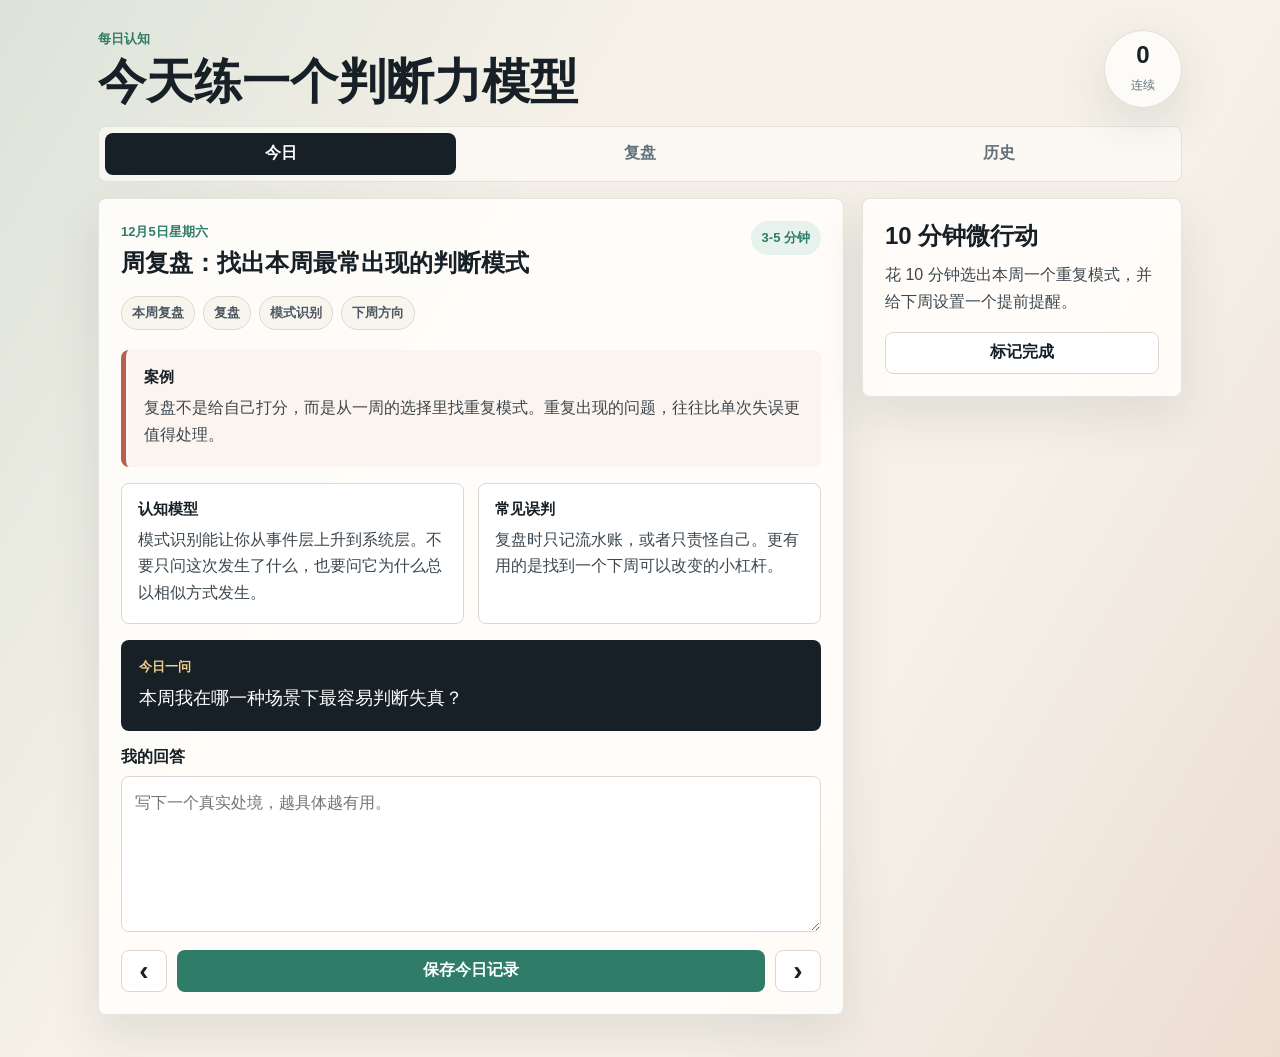
==== web/index.html @ 05bc96fc "Add mobile web app" ====
<!doctype html>
<html lang="zh-CN">
  <head>
    <meta charset="utf-8">
    <meta name="viewport" content="width=device-width, initial-scale=1">
    <meta name="theme-color" content="#f5f1e8">
    <title>每日认知卡片</title>
    <link rel="manifest" href="./manifest.webmanifest">
    <link rel="stylesheet" href="./styles.css">
  </head>
  <body>
    <main class="app-shell">
      <section class="topbar" aria-label="应用概览">
        <div>
          <p class="kicker">每日认知</p>
          <h1>今天练一个判断力模型</h1>
        </div>
        <div class="streak" aria-label="连续完成天数">
          <span id="streakDays">0</span>
          <small>连续</small>
        </div>
      </section>

      <nav class="tabs" aria-label="视图切换">
        <button class="tab is-active" type="button" data-view="today">今日</button>
        <button class="tab" type="button" data-view="review">复盘</button>
        <button class="tab" type="button" data-view="history">历史</button>
      </nav>

      <section class="view is-active" id="todayView">
        <article class="card lesson-card">
          <div class="card-head">
            <div>
              <p class="date-line" id="todayDate"></p>
              <h2 id="cardTitle"></h2>
            </div>
            <span class="time-chip">3-5 分钟</span>
          </div>

          <div class="theme-strip" id="themeStrip"></div>

          <div class="lesson-section">
            <h3>案例</h3>
            <p id="caseText"></p>
          </div>

          <div class="lesson-grid">
            <div class="panel">
              <h3>认知模型</h3>
              <p id="modelText"></p>
            </div>
            <div class="panel">
              <h3>常见误判</h3>
              <p id="mistakeText"></p>
            </div>
          </div>

          <div class="question-box">
            <span>今日一问</span>
            <p id="questionText"></p>
          </div>

          <label class="reflection-label" for="reflectionInput">我的回答</label>
          <textarea id="reflectionInput" rows="5" placeholder="写下一个真实处境，越具体越有用。"></textarea>

          <div class="action-row">
            <button class="icon-button secondary" type="button" id="prevCard" title="上一张">‹</button>
            <button class="primary-button" type="button" id="saveReflection">保存今日记录</button>
            <button class="icon-button secondary" type="button" id="nextCard" title="下一张">›</button>
          </div>
        </article>

        <aside class="card action-card">
          <h2>10 分钟微行动</h2>
          <p id="actionText"></p>
          <button class="secondary-button" type="button" id="completeAction">标记完成</button>
        </aside>
      </section>

      <section class="view" id="reviewView">
        <article class="card">
          <div class="card-head">
            <div>
              <p class="date-line">本周复盘</p>
              <h2>把学过的模型用回生活里</h2>
            </div>
            <span class="time-chip" id="doneCount">0 次</span>
          </div>
          <div class="review-grid" id="reviewGrid"></div>
        </article>
      </section>

      <section class="view" id="historyView">
        <article class="card">
          <div class="card-head">
            <div>
              <p class="date-line">历史记录</p>
              <h2>你的判断力训练轨迹</h2>
            </div>
            <button class="secondary-button compact" type="button" id="clearHistory">清空</button>
          </div>
          <div class="history-list" id="historyList"></div>
        </article>
      </section>
    </main>

    <div class="toast" id="toast" role="status" aria-live="polite"></div>
    <script src="./app.js"></script>
  </body>
</html>
---- web/styles.css ----
:root {
  color-scheme: light;
  --ink: #172027;
  --muted: #63717b;
  --paper: #f5f1e8;
  --surface: #fffdfa;
  --line: #ded8cc;
  --green: #2f7d69;
  --blue: #2f5d8f;
  --coral: #b95f4d;
  --gold: #ad7a22;
  --shadow: 0 18px 50px rgba(43, 54, 63, .11);
}

* {
  box-sizing: border-box;
}

body {
  margin: 0;
  min-height: 100vh;
  background:
    linear-gradient(120deg, rgba(47, 125, 105, .12), transparent 34%),
    linear-gradient(300deg, rgba(185, 95, 77, .14), transparent 32%),
    var(--paper);
  color: var(--ink);
  font-family: -apple-system, BlinkMacSystemFont, "Segoe UI", "PingFang SC", "Microsoft YaHei", sans-serif;
}

button,
textarea {
  font: inherit;
}

.app-shell {
  width: min(1120px, 100%);
  margin: 0 auto;
  padding: 28px 18px 42px;
}

.topbar {
  display: flex;
  align-items: end;
  justify-content: space-between;
  gap: 20px;
  margin-bottom: 18px;
}

.kicker,
.date-line {
  margin: 0 0 6px;
  color: var(--green);
  font-size: 13px;
  font-weight: 760;
}

h1,
h2,
h3,
p {
  letter-spacing: 0;
}

h1 {
  margin: 0;
  font-size: clamp(30px, 4vw, 48px);
  line-height: 1.08;
}

h2 {
  margin: 0;
  font-size: 24px;
  line-height: 1.22;
}

h3 {
  margin: 0 0 8px;
  font-size: 15px;
}

p {
  line-height: 1.68;
}

.streak {
  width: 78px;
  height: 78px;
  border: 1px solid rgba(23, 32, 39, .12);
  border-radius: 50%;
  display: grid;
  place-items: center;
  background: rgba(255, 253, 250, .82);
  box-shadow: var(--shadow);
  flex: 0 0 auto;
}

.streak span {
  display: block;
  font-size: 24px;
  font-weight: 820;
  line-height: 1;
}

.streak small {
  display: block;
  margin-top: -16px;
  color: var(--muted);
  font-size: 12px;
}

.tabs {
  display: grid;
  grid-template-columns: repeat(3, 1fr);
  gap: 8px;
  margin-bottom: 16px;
  padding: 6px;
  border: 1px solid rgba(23, 32, 39, .1);
  border-radius: 8px;
  background: rgba(255, 253, 250, .68);
}

.tab,
.secondary-button,
.primary-button,
.icon-button {
  min-height: 42px;
  border: 0;
  border-radius: 8px;
  cursor: pointer;
  transition: transform .15s ease, background .15s ease, color .15s ease;
}

.tab {
  background: transparent;
  color: var(--muted);
  font-weight: 720;
}

.tab.is-active {
  background: var(--ink);
  color: #fff;
}

.view {
  display: none;
}

.view.is-active {
  display: grid;
  grid-template-columns: minmax(0, 1fr) 320px;
  gap: 18px;
}

#reviewView.is-active,
#historyView.is-active {
  grid-template-columns: 1fr;
}

.card {
  border: 1px solid rgba(23, 32, 39, .11);
  border-radius: 8px;
  background: rgba(255, 253, 250, .92);
  box-shadow: var(--shadow);
  padding: 22px;
}

.card-head {
  display: flex;
  justify-content: space-between;
  align-items: start;
  gap: 18px;
  margin-bottom: 18px;
}

.time-chip {
  flex: 0 0 auto;
  border-radius: 999px;
  background: #e7f2ed;
  color: var(--green);
  padding: 8px 11px;
  font-size: 13px;
  font-weight: 780;
}

.theme-strip {
  display: flex;
  flex-wrap: wrap;
  gap: 8px;
  margin-bottom: 20px;
}

.theme-chip {
  border: 1px solid var(--line);
  border-radius: 999px;
  background: #f8f5ee;
  color: #4d5960;
  padding: 7px 10px;
  font-size: 13px;
  font-weight: 720;
}

.lesson-section {
  padding: 18px;
  border-left: 5px solid var(--coral);
  background: #fbf4ef;
  border-radius: 8px;
  margin-bottom: 16px;
}

.lesson-section p,
.panel p,
.question-box p,
.action-card p {
  margin: 0;
  color: #3c474f;
}

.lesson-grid,
.review-grid {
  display: grid;
  grid-template-columns: repeat(2, minmax(0, 1fr));
  gap: 14px;
  margin-bottom: 16px;
}

.panel,
.review-item,
.history-item {
  border: 1px solid var(--line);
  border-radius: 8px;
  background: #fff;
  padding: 16px;
}

.question-box {
  border-radius: 8px;
  background: var(--ink);
  color: #fff;
  padding: 18px;
  margin-bottom: 16px;
}

.question-box span {
  display: block;
  color: #f1ce8b;
  font-size: 13px;
  font-weight: 780;
  margin-bottom: 8px;
}

.question-box p {
  color: #fff;
  font-size: 18px;
  line-height: 1.58;
}

.reflection-label {
  display: block;
  margin-bottom: 8px;
  font-weight: 760;
}

textarea {
  width: 100%;
  resize: vertical;
  border: 1px solid var(--line);
  border-radius: 8px;
  background: #fff;
  color: var(--ink);
  padding: 13px;
  line-height: 1.6;
}

textarea:focus {
  outline: 3px solid rgba(47, 125, 105, .18);
  border-color: var(--green);
}

.action-row {
  display: grid;
  grid-template-columns: 46px 1fr 46px;
  gap: 10px;
  margin-top: 14px;
}

.primary-button {
  background: var(--green);
  color: #fff;
  font-weight: 780;
}

.secondary-button,
.icon-button {
  border: 1px solid var(--line);
  background: #fff;
  color: var(--ink);
  font-weight: 760;
}

.icon-button {
  font-size: 28px;
  line-height: 1;
}

.compact {
  min-height: 36px;
  padding: 0 12px;
}

.primary-button:hover,
.secondary-button:hover,
.icon-button:hover,
.tab:hover {
  transform: translateY(-1px);
}

.action-card {
  align-self: start;
  position: sticky;
  top: 18px;
}

.action-card h2 {
  margin-bottom: 12px;
}

.action-card .secondary-button {
  width: 100%;
  margin-top: 16px;
}

.review-item strong,
.history-item strong {
  display: block;
  margin-bottom: 7px;
}

.review-item span,
.history-item span {
  display: inline-block;
  color: var(--muted);
  font-size: 13px;
  margin-bottom: 8px;
}

.history-list {
  display: grid;
  gap: 12px;
}

.empty {
  border: 1px dashed #c8bfae;
  border-radius: 8px;
  padding: 22px;
  color: var(--muted);
  text-align: center;
}

.toast {
  position: fixed;
  left: 50%;
  bottom: 22px;
  transform: translateX(-50%) translateY(18px);
  opacity: 0;
  pointer-events: none;
  border-radius: 999px;
  background: var(--ink);
  color: #fff;
  padding: 11px 16px;
  font-weight: 720;
  transition: opacity .18s ease, transform .18s ease;
}

.toast.is-visible {
  opacity: 1;
  transform: translateX(-50%) translateY(0);
}

@media (max-width: 820px) {
  .app-shell {
    padding: 20px 12px 32px;
  }

  .topbar {
    align-items: center;
  }

  .view.is-active,
  .lesson-grid,
  .review-grid {
    grid-template-columns: 1fr;
  }

  .card {
    padding: 18px;
  }

  .action-card {
    position: static;
  }

  h1 {
    font-size: 31px;
  }
}
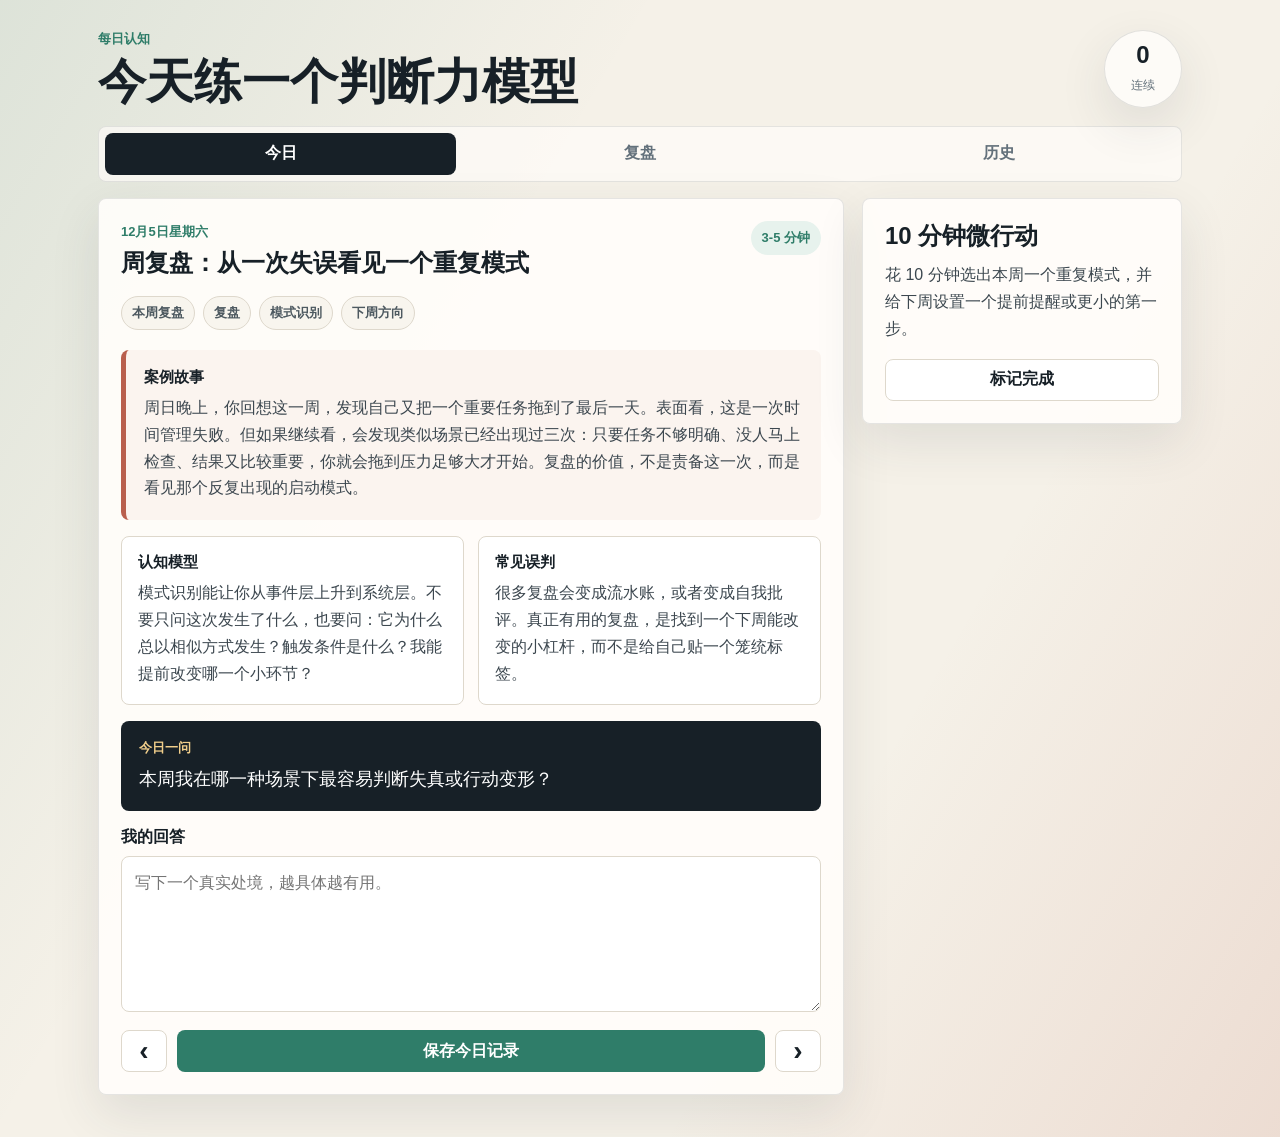
==== commit 6af2f8ca: "Expand cards into story lessons" ====
--- a/web/index.html
+++ b/web/index.html
@@ -40,7 +40,7 @@
           <div class="theme-strip" id="themeStrip"></div>
 
           <div class="lesson-section">
-            <h3>案例</h3>
+            <h3>案例故事</h3>
             <p id="caseText"></p>
           </div>
 
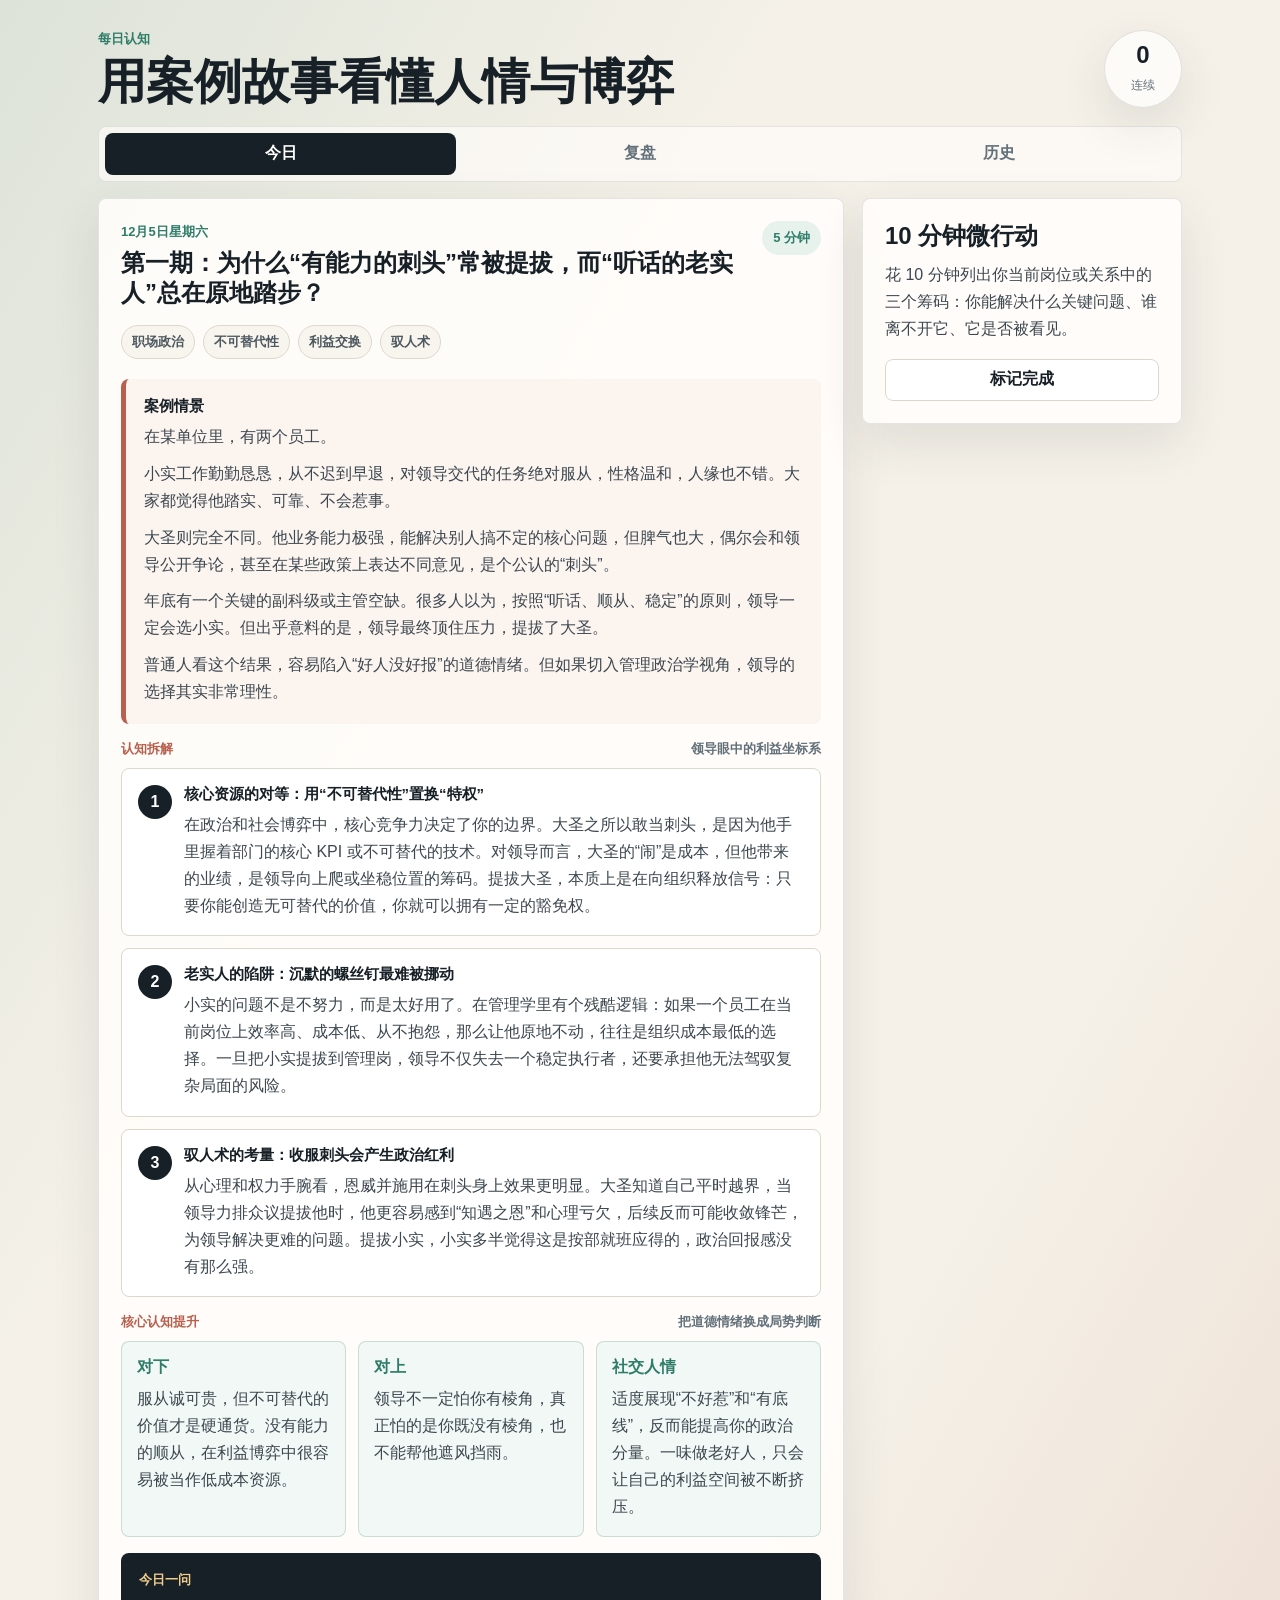
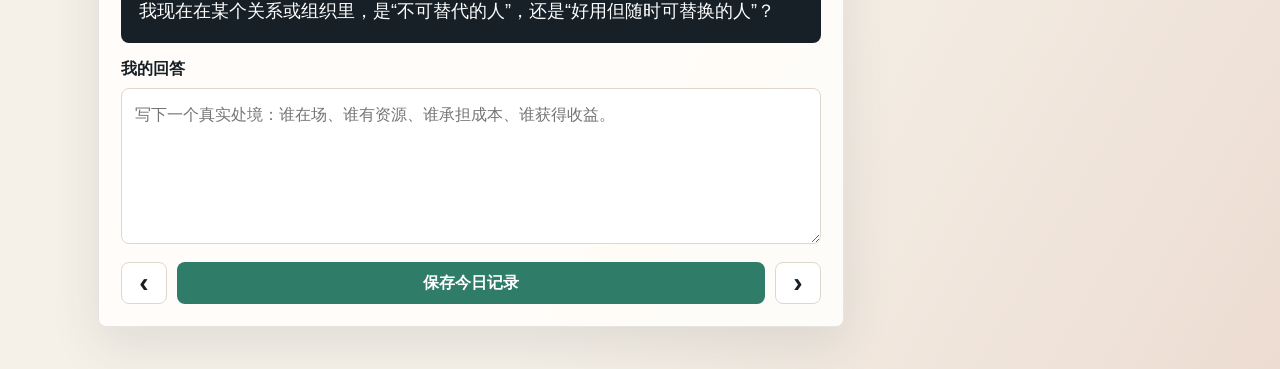
==== commit 793507b2: "Use case-study lesson format" ====
--- a/web/index.html
+++ b/web/index.html
@@ -4,7 +4,7 @@
     <meta charset="utf-8">
     <meta name="viewport" content="width=device-width, initial-scale=1">
     <meta name="theme-color" content="#f5f1e8">
-    <title>每日认知卡片</title>
+    <title>每日认知训练</title>
     <link rel="manifest" href="./manifest.webmanifest">
     <link rel="stylesheet" href="./styles.css">
   </head>
@@ -13,7 +13,7 @@
       <section class="topbar" aria-label="应用概览">
         <div>
           <p class="kicker">每日认知</p>
-          <h1>今天练一个判断力模型</h1>
+          <h1>用案例故事看懂人情与博弈</h1>
         </div>
         <div class="streak" aria-label="连续完成天数">
           <span id="streakDays">0</span>
@@ -34,26 +34,31 @@
               <p class="date-line" id="todayDate"></p>
               <h2 id="cardTitle"></h2>
             </div>
-            <span class="time-chip">3-5 分钟</span>
+            <span class="time-chip">5 分钟</span>
           </div>
 
           <div class="theme-strip" id="themeStrip"></div>
 
-          <div class="lesson-section">
-            <h3>案例故事</h3>
-            <p id="caseText"></p>
-          </div>
+          <section class="lesson-section">
+            <h3>案例情景</h3>
+            <div class="story-copy" id="caseText"></div>
+          </section>
 
-          <div class="lesson-grid">
-            <div class="panel">
-              <h3>认知模型</h3>
-              <p id="modelText"></p>
+          <section class="analysis-section">
+            <div class="section-title">
+              <span>认知拆解</span>
+              <strong>领导眼中的利益坐标系</strong>
             </div>
-            <div class="panel">
-              <h3>常见误判</h3>
-              <p id="mistakeText"></p>
+            <div class="analysis-list" id="analysisList"></div>
+          </section>
+
+          <section class="insight-section">
+            <div class="section-title">
+              <span>核心认知提升</span>
+              <strong>把道德情绪换成局势判断</strong>
             </div>
-          </div>
+            <div class="insight-list" id="insightList"></div>
+          </section>
 
           <div class="question-box">
             <span>今日一问</span>
@@ -61,12 +66,12 @@
           </div>
 
           <label class="reflection-label" for="reflectionInput">我的回答</label>
-          <textarea id="reflectionInput" rows="5" placeholder="写下一个真实处境，越具体越有用。"></textarea>
+          <textarea id="reflectionInput" rows="5" placeholder="写下一个真实处境：谁在场、谁有资源、谁承担成本、谁获得收益。"></textarea>
 
           <div class="action-row">
-            <button class="icon-button secondary" type="button" id="prevCard" title="上一张">‹</button>
+            <button class="icon-button secondary" type="button" id="prevCard" title="上一期">‹</button>
             <button class="primary-button" type="button" id="saveReflection">保存今日记录</button>
-            <button class="icon-button secondary" type="button" id="nextCard" title="下一张">›</button>
+            <button class="icon-button secondary" type="button" id="nextCard" title="下一期">›</button>
           </div>
         </article>
 
@@ -82,7 +87,7 @@
           <div class="card-head">
             <div>
               <p class="date-line">本周复盘</p>
-              <h2>把学过的模型用回生活里</h2>
+              <h2>把学过的局势判断用回生活里</h2>
             </div>
             <span class="time-chip" id="doneCount">0 次</span>
           </div>
@@ -95,7 +100,7 @@
           <div class="card-head">
             <div>
               <p class="date-line">历史记录</p>
-              <h2>你的判断力训练轨迹</h2>
+              <h2>你的认知训练轨迹</h2>
             </div>
             <button class="secondary-button compact" type="button" id="clearHistory">清空</button>
           </div>
--- a/web/styles.css
+++ b/web/styles.css
@@ -208,11 +208,87 @@
 }
 
 .lesson-section p,
-.panel p,
+.analysis-item p,
+.insight-item p,
 .question-box p,
 .action-card p {
   margin: 0;
   color: #3c474f;
+}
+
+.story-copy {
+  display: grid;
+  gap: 10px;
+}
+
+.analysis-section,
+.insight-section {
+  margin-bottom: 16px;
+}
+
+.section-title {
+  display: flex;
+  align-items: end;
+  justify-content: space-between;
+  gap: 14px;
+  margin-bottom: 10px;
+}
+
+.section-title span {
+  color: var(--coral);
+  font-size: 13px;
+  font-weight: 820;
+}
+
+.section-title strong {
+  color: var(--muted);
+  font-size: 13px;
+  text-align: right;
+}
+
+.analysis-list {
+  display: grid;
+  gap: 12px;
+}
+
+.analysis-item {
+  display: grid;
+  grid-template-columns: 34px minmax(0, 1fr);
+  gap: 12px;
+  border: 1px solid var(--line);
+  border-radius: 8px;
+  background: #fff;
+  padding: 16px;
+}
+
+.analysis-item > span {
+  width: 34px;
+  height: 34px;
+  border-radius: 50%;
+  display: grid;
+  place-items: center;
+  background: var(--ink);
+  color: #fff;
+  font-weight: 820;
+}
+
+.insight-list {
+  display: grid;
+  grid-template-columns: repeat(3, minmax(0, 1fr));
+  gap: 12px;
+}
+
+.insight-item {
+  border: 1px solid rgba(47, 125, 105, .22);
+  border-radius: 8px;
+  background: #f2f8f5;
+  padding: 15px;
+}
+
+.insight-item strong {
+  display: inline-block;
+  margin-bottom: 8px;
+  color: var(--green);
 }
 
 .lesson-grid,
@@ -387,7 +463,8 @@
 
   .view.is-active,
   .lesson-grid,
-  .review-grid {
+  .review-grid,
+  .insight-list {
     grid-template-columns: 1fr;
   }
 
